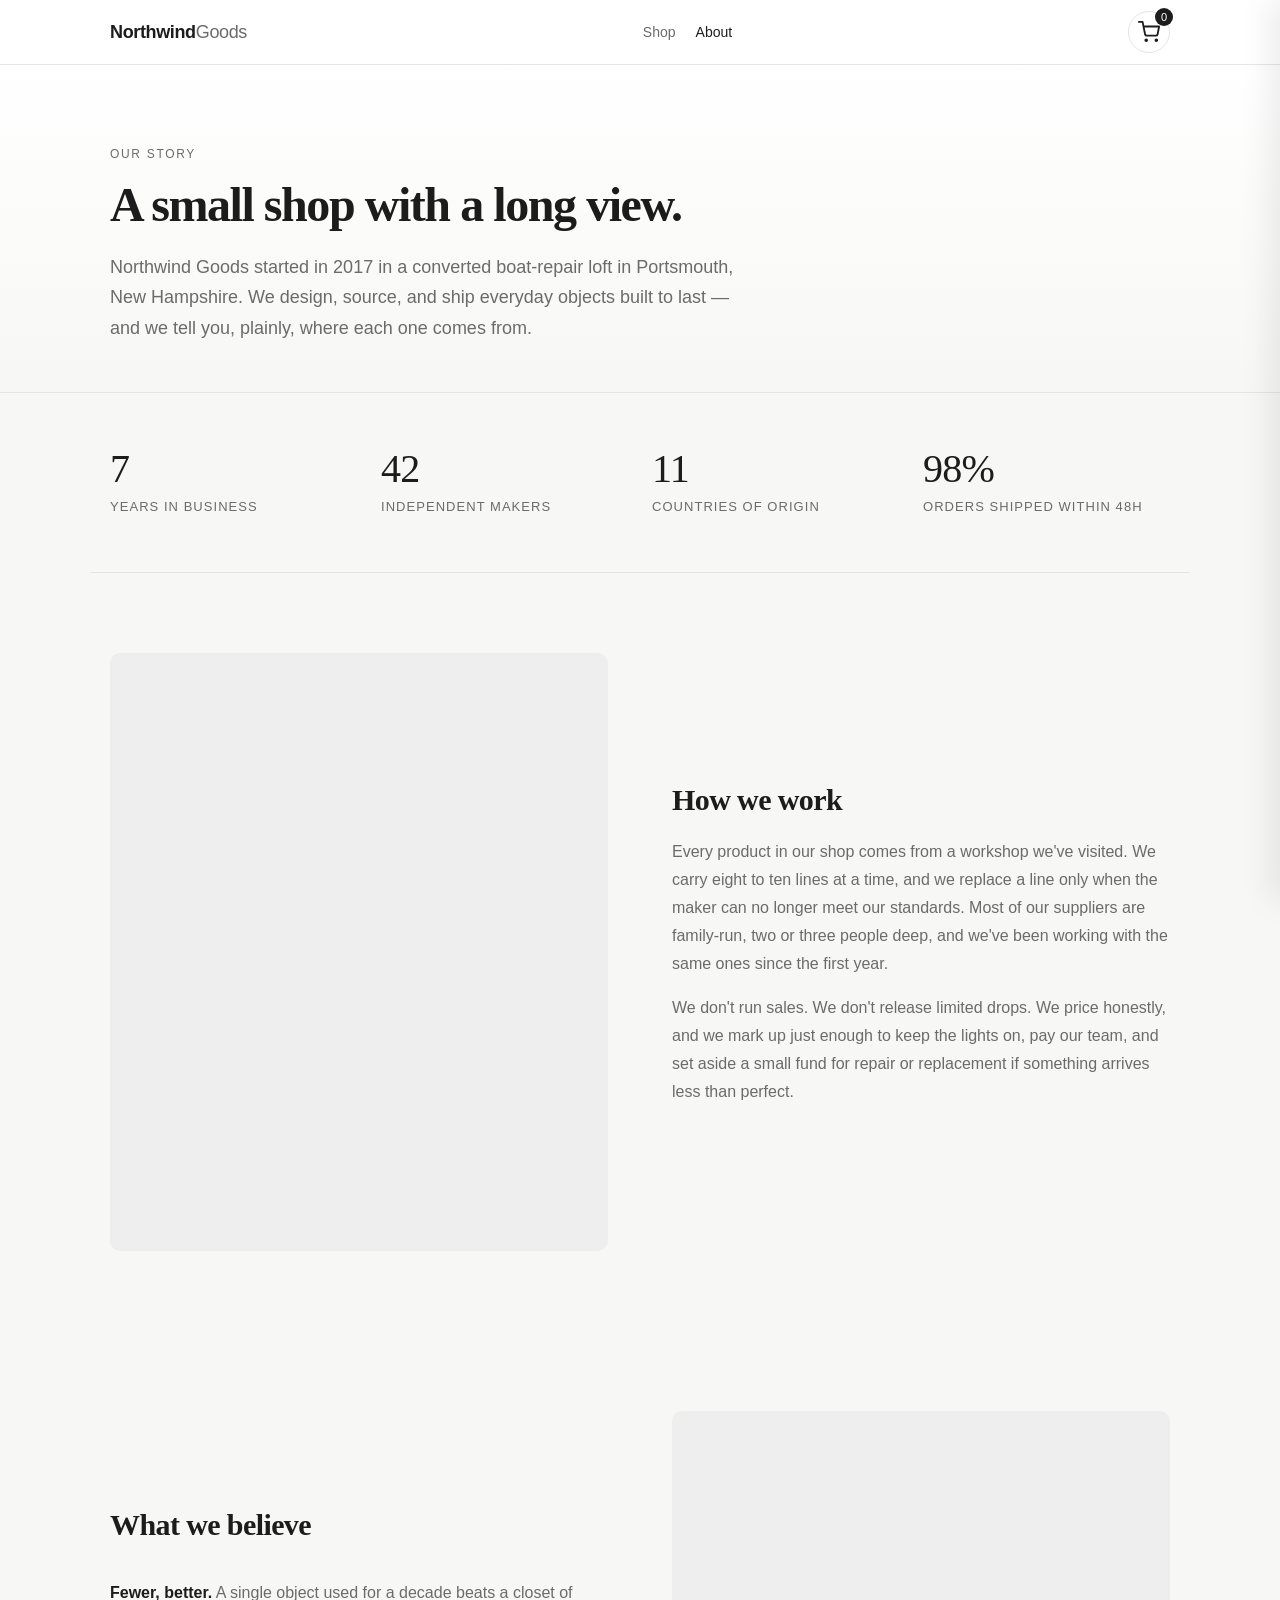
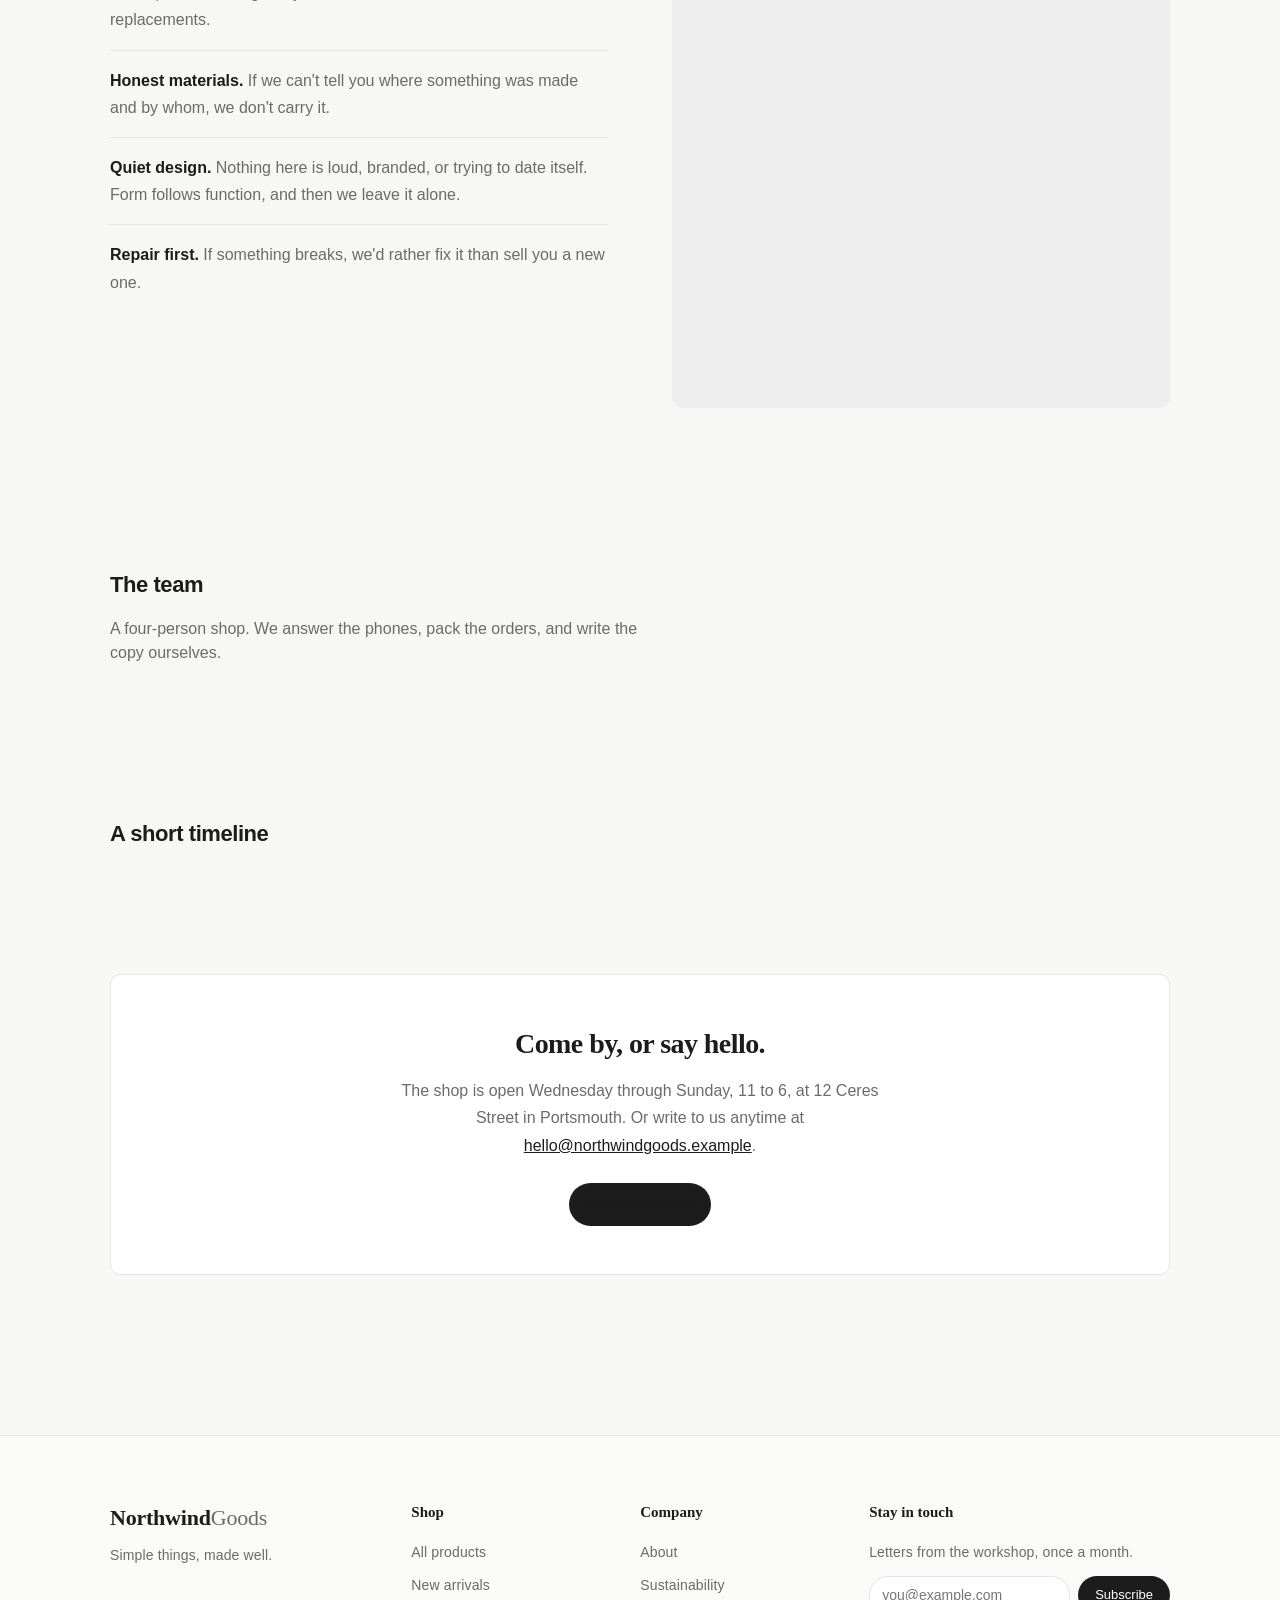
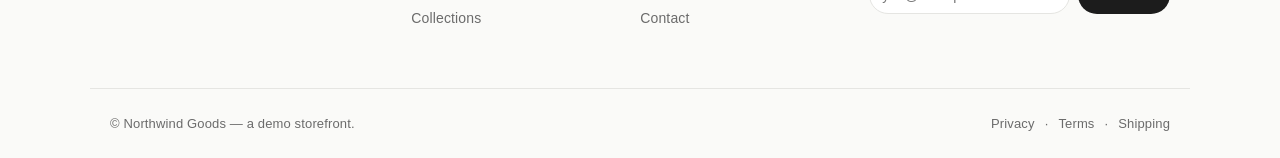
==== about.html @ f73cc6e4 "Add dedicated About page - New about.html: page hero, stats strip, two image/text splits   (How we w" ====
<!DOCTYPE html>
<html lang="en">
<head>
  <meta charset="UTF-8" />
  <meta name="viewport" content="width=device-width, initial-scale=1.0" />
  <title>About — Northwind Goods</title>
  <link rel="stylesheet" href="styles.css" />
</head>
<body>
  <header class="site-header">
    <div class="container header-inner">
      <a href="index.html" class="logo">Northwind<span>Goods</span></a>
      <nav class="main-nav">
        <a href="index.html#shop">Shop</a>
        <a href="about.html" class="is-active">About</a>
      </nav>
      <button class="cart-button" id="cartButton" aria-label="Open cart">
        <svg viewBox="0 0 24 24" width="22" height="22" fill="none" stroke="currentColor" stroke-width="2" stroke-linecap="round" stroke-linejoin="round">
          <circle cx="9" cy="21" r="1"></circle>
          <circle cx="20" cy="21" r="1"></circle>
          <path d="M1 1h4l2.7 13.4a2 2 0 0 0 2 1.6h9.7a2 2 0 0 0 2-1.6L23 6H6"></path>
        </svg>
        <span class="cart-count" id="cartCount">0</span>
      </button>
    </div>
  </header>

  <main class="about-page">
    <!-- Page hero -->
    <section class="page-hero">
      <div class="container">
        <p class="page-hero__eyebrow">Our story</p>
        <h1 class="page-hero__title">A small shop with a long view.</h1>
        <p class="page-hero__lede">
          Northwind Goods started in 2017 in a converted boat-repair loft in
          Portsmouth, New Hampshire. We design, source, and ship everyday
          objects built to last &mdash; and we tell you, plainly, where each
          one comes from.
        </p>
      </div>
    </section>

    <!-- Stats strip -->
    <section class="container about-stats">
      <div class="about-stats__item">
        <div class="about-stats__value">7</div>
        <div class="about-stats__label">Years in business</div>
      </div>
      <div class="about-stats__item">
        <div class="about-stats__value">42</div>
        <div class="about-stats__label">Independent makers</div>
      </div>
      <div class="about-stats__item">
        <div class="about-stats__value">11</div>
        <div class="about-stats__label">Countries of origin</div>
      </div>
      <div class="about-stats__item">
        <div class="about-stats__value">98%</div>
        <div class="about-stats__label">Orders shipped within 48h</div>
      </div>
    </section>

    <!-- Story / split -->
    <section class="container about-split">
      <div class="about-split__image" style="background-image:url('https://images.unsplash.com/photo-1452860606245-08befc0ff44b?w=1000&h=1200&fit=crop');"></div>
      <div class="about-split__text">
        <h2>How we work</h2>
        <p>
          Every product in our shop comes from a workshop we've visited. We
          carry eight to ten lines at a time, and we replace a line only when
          the maker can no longer meet our standards. Most of our suppliers
          are family-run, two or three people deep, and we've been working
          with the same ones since the first year.
        </p>
        <p>
          We don't run sales. We don't release limited drops. We price
          honestly, and we mark up just enough to keep the lights on, pay our
          team, and set aside a small fund for repair or replacement if
          something arrives less than perfect.
        </p>
      </div>
    </section>

    <section class="container about-split about-split--reverse">
      <div class="about-split__image" style="background-image:url('https://images.unsplash.com/photo-1519710164239-da123dc03ef4?w=1000&h=1200&fit=crop');"></div>
      <div class="about-split__text">
        <h2>What we believe</h2>
        <ul class="about-beliefs">
          <li>
            <strong>Fewer, better.</strong> A single object used for a decade
            beats a closet of replacements.
          </li>
          <li>
            <strong>Honest materials.</strong> If we can't tell you where
            something was made and by whom, we don't carry it.
          </li>
          <li>
            <strong>Quiet design.</strong> Nothing here is loud, branded, or
            trying to date itself. Form follows function, and then we leave
            it alone.
          </li>
          <li>
            <strong>Repair first.</strong> If something breaks, we'd rather
            fix it than sell you a new one.
          </li>
        </ul>
      </div>
    </section>

    <!-- Team -->
    <section class="container about-team-section">
      <h2 class="section-title">The team</h2>
      <p class="about-team-section__lede">
        A four-person shop. We answer the phones, pack the orders, and write
        the copy ourselves.
      </p>
      <div class="about-team" id="aboutTeam"></div>
    </section>

    <!-- Timeline -->
    <section class="container about-timeline-section">
      <h2 class="section-title">A short timeline</h2>
      <ol class="about-timeline" id="aboutTimeline"></ol>
    </section>

    <!-- CTA -->
    <section class="container about-cta">
      <div class="about-cta__card">
        <h2>Come by, or say hello.</h2>
        <p>
          The shop is open Wednesday through Sunday, 11 to 6, at
          12 Ceres Street in Portsmouth. Or write to us anytime at
          <a href="mailto:hello@northwindgoods.example">hello@northwindgoods.example</a>.
        </p>
        <a href="index.html#shop" class="btn btn-primary">Browse the shop</a>
      </div>
    </section>
  </main>

  <footer class="site-footer">
    <div class="container site-footer__grid">
      <div class="site-footer__col site-footer__brand">
        <div class="site-footer__logo">Northwind<span>Goods</span></div>
        <p class="site-footer__tagline">Simple things, made well.</p>
      </div>
      <div class="site-footer__col">
        <h4 class="site-footer__heading">Shop</h4>
        <ul class="site-footer__list">
          <li><a href="index.html#shop">All products</a></li>
          <li><a href="index.html#shop">New arrivals</a></li>
          <li><a href="index.html#shop">Collections</a></li>
        </ul>
      </div>
      <div class="site-footer__col">
        <h4 class="site-footer__heading">Company</h4>
        <ul class="site-footer__list">
          <li><a href="about.html">About</a></li>
          <li><a href="#">Sustainability</a></li>
          <li><a href="#">Contact</a></li>
        </ul>
      </div>
      <div class="site-footer__col">
        <h4 class="site-footer__heading">Stay in touch</h4>
        <p class="site-footer__tagline">Letters from the workshop, once a month.</p>
        <form class="site-footer__newsletter" onsubmit="event.preventDefault();">
          <label for="newsletterEmail" class="visually-hidden">Email address</label>
          <input id="newsletterEmail" type="email" placeholder="you@example.com" required />
          <button type="submit" class="btn btn-primary">Subscribe</button>
        </form>
      </div>
    </div>
    <div class="container site-footer__bottom">
      <p>&copy; <span id="footerYear"></span> Northwind Goods &mdash; a demo storefront.</p>
      <p class="site-footer__legal">
        <a href="#">Privacy</a>
        <span aria-hidden="true">&middot;</span>
        <a href="#">Terms</a>
        <span aria-hidden="true">&middot;</span>
        <a href="#">Shipping</a>
      </p>
    </div>
  </footer>

  <!-- Cart Drawer (shared with the shop) -->
  <aside class="cart-drawer" id="cartDrawer" aria-hidden="true">
    <div class="cart-drawer__header">
      <h3>Your Cart</h3>
      <button class="icon-button" id="closeCart" aria-label="Close cart">&times;</button>
    </div>
    <div class="cart-drawer__body" id="cartItems">
      <p class="cart-empty">Your cart is empty.</p>
    </div>
    <div class="cart-drawer__footer">
      <div class="cart-total">
        <span>Total</span>
        <strong id="cartTotal">$0.00</strong>
      </div>
      <button class="btn btn-primary btn-block" id="checkoutButton">Checkout</button>
    </div>
  </aside>
  <div class="overlay" id="overlay"></div>

  <!-- Checkout Modal -->
  <div class="modal" id="checkoutModal" aria-hidden="true">
    <div class="modal__card">
      <button class="icon-button modal__close" id="closeCheckout" aria-label="Close">&times;</button>
      <div class="modal__body" id="checkoutBody"></div>
    </div>
  </div>

  <script src="script.js"></script>
</body>
</html>
---- styles.css ----
:root {
  --bg: #f7f7f5;
  --surface: #ffffff;
  --text: #1c1c1c;
  --muted: #6b6b6b;
  --border: #e5e5e2;
  --accent: #1c1c1c;
  --accent-hover: #333;
  --danger: #c0392b;
  --shadow: 0 10px 30px rgba(0, 0, 0, 0.08);
  --radius: 10px;
}

* { box-sizing: border-box; }

html, body {
  margin: 0;
  padding: 0;
  font-family: -apple-system, BlinkMacSystemFont, "Segoe UI", Roboto, Oxygen, Ubuntu, sans-serif;
  background: var(--bg);
  color: var(--text);
  line-height: 1.5;
}

.container {
  max-width: 1100px;
  margin: 0 auto;
  padding: 0 20px;
}

a { color: inherit; text-decoration: none; }

/* Header */
.site-header {
  background: var(--surface);
  border-bottom: 1px solid var(--border);
  position: sticky;
  top: 0;
  z-index: 10;
}
.header-inner {
  display: flex;
  align-items: center;
  justify-content: space-between;
  height: 64px;
}
.logo {
  font-weight: 700;
  font-size: 18px;
  letter-spacing: -0.02em;
}
.logo span { color: var(--muted); font-weight: 500; }
.main-nav { display: flex; gap: 20px; }
.main-nav a { color: var(--muted); font-size: 14px; }
.main-nav a:hover { color: var(--text); }

.cart-button {
  position: relative;
  background: transparent;
  border: 1px solid var(--border);
  border-radius: 999px;
  width: 42px;
  height: 42px;
  display: inline-flex;
  align-items: center;
  justify-content: center;
  cursor: pointer;
  color: var(--text);
}
.cart-button:hover { background: #f0f0ee; }
.cart-count {
  position: absolute;
  top: -4px;
  right: -4px;
  background: var(--accent);
  color: #fff;
  border-radius: 999px;
  font-size: 11px;
  min-width: 18px;
  height: 18px;
  display: inline-flex;
  align-items: center;
  justify-content: center;
  padding: 0 4px;
}

/* Hero slideshow */
.hero {
  position: relative;
  background: var(--bg);
  border-bottom: 1px solid var(--border);
  overflow: hidden;
}
.hero__viewport {
  overflow: hidden;
}
.hero__track {
  display: flex;
  transition: transform 0.5s ease;
  will-change: transform;
}
.hero__slide {
  flex: 0 0 100%;
  min-width: 100%;
  position: relative;
  min-height: 420px;
  display: flex;
  align-items: center;
  background: #2a2a2a center/cover no-repeat;
}
.hero__slide::before {
  content: "";
  position: absolute;
  inset: 0;
  background: linear-gradient(90deg, rgba(0,0,0,0.55) 0%, rgba(0,0,0,0.25) 60%, rgba(0,0,0,0.1) 100%);
}
.hero__content {
  position: relative;
  z-index: 1;
  padding: 80px 20px;
  color: #fff;
}
.hero__content h1 {
  font-size: 44px;
  letter-spacing: -0.03em;
  margin: 0 0 12px;
  color: #fff;
  max-width: 640px;
}
.hero__content p {
  font-size: 18px;
  color: rgba(255,255,255,0.85);
  margin: 0 0 24px;
  max-width: 560px;
}
.hero__arrow {
  position: absolute;
  top: 50%;
  transform: translateY(-50%);
  background: rgba(255,255,255,0.85);
  border: 0;
  width: 44px;
  height: 44px;
  border-radius: 999px;
  font-size: 28px;
  line-height: 1;
  cursor: pointer;
  z-index: 2;
  color: var(--text);
  display: flex;
  align-items: center;
  justify-content: center;
  transition: background 0.15s;
}
.hero__arrow:hover { background: #fff; }
.hero__arrow--prev { left: 16px; }
.hero__arrow--next { right: 16px; }
.hero__dots {
  position: absolute;
  bottom: 18px;
  left: 50%;
  transform: translateX(-50%);
  display: flex;
  gap: 8px;
  z-index: 2;
}
.hero__dot {
  width: 9px;
  height: 9px;
  border-radius: 999px;
  background: rgba(255,255,255,0.5);
  border: 0;
  padding: 0;
  cursor: pointer;
  transition: background 0.15s, transform 0.15s;
}
.hero__dot:hover { background: rgba(255,255,255,0.8); }
.hero__dot.is-active {
  background: #fff;
  transform: scale(1.25);
}

/* Buttons */
.btn {
  display: inline-block;
  border: 1px solid transparent;
  border-radius: 999px;
  padding: 10px 18px;
  font-size: 14px;
  font-weight: 500;
  cursor: pointer;
  transition: background 0.15s, color 0.15s, border-color 0.15s;
}
.btn-primary {
  background: var(--accent);
  color: #fff;
}
.btn-primary:hover { background: var(--accent-hover); }
.btn-block { display: block; width: 100%; }
.btn-outline {
  background: transparent;
  color: var(--text);
  border-color: var(--border);
}
.btn-outline:hover { background: #f0f0ee; }

/* Products */
.products-section { padding: 60px 0; }
.section-title {
  font-size: 22px;
  letter-spacing: -0.02em;
  margin: 0 0 24px;
}
.product-grid {
  display: grid;
  grid-template-columns: repeat(auto-fill, minmax(240px, 1fr));
  gap: 20px;
}
.product-card {
  background: var(--surface);
  border: 1px solid var(--border);
  border-radius: var(--radius);
  overflow: hidden;
  display: flex;
  flex-direction: column;
  transition: transform 0.15s, box-shadow 0.15s;
  cursor: pointer;
}
.product-card:hover {
  transform: translateY(-2px);
  box-shadow: var(--shadow);
}
.product-card__image {
  width: 100%;
  aspect-ratio: 4 / 3;
  background: #eee center/cover no-repeat;
}
.product-card__body { padding: 14px 16px 16px; }
.product-card__title {
  margin: 0 0 4px;
  font-size: 15px;
  font-weight: 600;
}
.product-card__price {
  color: var(--muted);
  font-size: 14px;
  margin-bottom: 12px;
}
.product-card__actions { display: flex; gap: 8px; }
.product-card__actions .btn { flex: 1; padding: 8px 10px; font-size: 13px; }

/* About */
.about-section { padding: 40px 0 80px; color: var(--muted); }
.about-section code {
  background: #ececea;
  padding: 1px 6px;
  border-radius: 4px;
  font-size: 13px;
}

/* Footer */
.site-footer {
  background: #fafaf8;
  border-top: 1px solid var(--border);
  color: var(--muted);
  font-size: 14px;
  line-height: 1.65;
  letter-spacing: 0.01em;
  margin-top: 80px;
  padding: 64px 0 24px;
}
.site-footer__grid {
  display: grid;
  grid-template-columns: 1.4fr 1fr 1fr 1.4fr;
  gap: 48px;
  padding-bottom: 48px;
  border-bottom: 1px solid var(--border);
}
.site-footer__col h4,
.site-footer__heading {
  font-family: Georgia, "Times New Roman", serif;
  font-size: 15px;
  font-weight: 600;
  color: var(--text);
  margin: 0 0 16px;
  letter-spacing: 0;
}
.site-footer__logo {
  font-family: Georgia, "Times New Roman", serif;
  font-size: 22px;
  font-weight: 700;
  letter-spacing: -0.01em;
  color: var(--text);
  margin-bottom: 8px;
}
.site-footer__logo span {
  color: var(--muted);
  font-weight: 500;
}
.site-footer__tagline {
  margin: 0;
  max-width: 280px;
}
.site-footer__list {
  list-style: none;
  margin: 0;
  padding: 0;
}
.site-footer__list li { margin-bottom: 10px; }
.site-footer__list a {
  color: var(--muted);
  transition: color 0.15s;
}
.site-footer__list a:hover { color: var(--text); }
.site-footer__newsletter {
  display: flex;
  gap: 8px;
  margin-top: 12px;
}
.site-footer__newsletter input {
  flex: 1;
  min-width: 0;
  padding: 10px 12px;
  border: 1px solid var(--border);
  border-radius: 999px;
  font-size: 14px;
  font-family: inherit;
  background: #fff;
  color: var(--text);
}
.site-footer__newsletter input:focus {
  outline: 2px solid var(--accent);
  outline-offset: 0;
}
.site-footer__newsletter .btn {
  padding: 10px 16px;
  font-size: 13px;
}
.site-footer__bottom {
  display: flex;
  justify-content: space-between;
  align-items: center;
  flex-wrap: wrap;
  gap: 12px;
  padding-top: 24px;
  font-size: 13px;
  color: var(--muted);
}
.site-footer__bottom p { margin: 0; }
.site-footer__legal { display: inline-flex; gap: 10px; align-items: center; }
.site-footer__legal a { color: var(--muted); }
.site-footer__legal a:hover { color: var(--text); }
.visually-hidden {
  position: absolute;
  width: 1px;
  height: 1px;
  margin: -1px;
  padding: 0;
  overflow: hidden;
  clip: rect(0,0,0,0);
  border: 0;
}
@media (max-width: 800px) {
  .site-footer__grid {
    grid-template-columns: 1fr 1fr;
    gap: 32px;
  }
}
@media (max-width: 500px) {
  .site-footer { padding: 48px 0 20px; }
  .site-footer__grid {
    grid-template-columns: 1fr;
    gap: 28px;
  }
  .site-footer__bottom { flex-direction: column; align-items: flex-start; }
}

/* Cart Drawer */
.cart-drawer {
  position: fixed;
  top: 0;
  right: 0;
  height: 100vh;
  width: 380px;
  max-width: 100vw;
  background: var(--surface);
  border-left: 1px solid var(--border);
  box-shadow: -10px 0 30px rgba(0, 0, 0, 0.08);
  transform: translateX(100%);
  transition: transform 0.25s ease;
  z-index: 20;
  display: flex;
  flex-direction: column;
}
.cart-drawer.is-open { transform: translateX(0); }
.cart-drawer__header {
  display: flex;
  align-items: center;
  justify-content: space-between;
  padding: 16px 20px;
  border-bottom: 1px solid var(--border);
}
.cart-drawer__header h3 { margin: 0; font-size: 16px; }
.cart-drawer__body { flex: 1; overflow-y: auto; padding: 16px 20px; }
.cart-drawer__footer {
  border-top: 1px solid var(--border);
  padding: 16px 20px;
}
.cart-total {
  display: flex;
  justify-content: space-between;
  margin-bottom: 12px;
  font-size: 15px;
}
.cart-empty { color: var(--muted); text-align: center; margin-top: 30px; }

.cart-item {
  display: grid;
  grid-template-columns: 64px 1fr auto;
  gap: 12px;
  padding: 12px 0;
  border-bottom: 1px solid var(--border);
}
.cart-item:last-child { border-bottom: 0; }
.cart-item__image {
  width: 64px;
  height: 64px;
  background: #eee center/cover no-repeat;
  border-radius: 6px;
}
.cart-item__title { font-size: 14px; font-weight: 600; margin: 0 0 4px; }
.cart-item__price { font-size: 13px; color: var(--muted); }
.cart-item__qty {
  display: inline-flex;
  align-items: center;
  border: 1px solid var(--border);
  border-radius: 999px;
  margin-top: 6px;
}
.cart-item__qty button {
  background: transparent;
  border: 0;
  width: 26px;
  height: 26px;
  cursor: pointer;
  font-size: 14px;
}
.cart-item__qty span { padding: 0 8px; font-size: 13px; }
.cart-item__remove {
  background: transparent;
  border: 0;
  color: var(--muted);
  cursor: pointer;
  font-size: 12px;
  align-self: start;
}
.cart-item__remove:hover { color: var(--danger); }

/* Overlay */
.overlay {
  position: fixed;
  inset: 0;
  background: rgba(0, 0, 0, 0.4);
  opacity: 0;
  pointer-events: none;
  transition: opacity 0.2s;
  z-index: 15;
}
.overlay.is-visible { opacity: 1; pointer-events: auto; }

/* Modals */
.modal {
  position: fixed;
  inset: 0;
  display: flex;
  align-items: center;
  justify-content: center;
  padding: 20px;
  z-index: 30;
  opacity: 0;
  pointer-events: none;
  transition: opacity 0.2s;
}
.modal.is-open { opacity: 1; pointer-events: auto; }
.modal__card {
  background: var(--surface);
  border-radius: var(--radius);
  max-width: 520px;
  width: 100%;
  max-height: 90vh;
  overflow-y: auto;
  position: relative;
  box-shadow: var(--shadow);
}
.modal__close {
  position: absolute;
  top: 10px;
  right: 12px;
  background: transparent;
  border: 0;
  font-size: 22px;
  cursor: pointer;
  color: var(--muted);
}
.modal__body { padding: 28px 24px 24px; }
.icon-button {
  background: transparent;
  border: 0;
  cursor: pointer;
  font-size: 22px;
  color: var(--muted);
  line-height: 1;
}

/* Product modal */
.product-detail__image {
  width: 100%;
  aspect-ratio: 4 / 3;
  background: #eee center/cover no-repeat;
  border-radius: 8px;
  margin-bottom: 16px;
}
.product-detail__price {
  font-size: 18px;
  margin: 4px 0 12px;
}
.product-detail__desc { color: var(--muted); margin-bottom: 16px; }

/* Checkout */
.checkout h3 { margin-top: 0; }
.checkout-summary {
  border: 1px solid var(--border);
  border-radius: 8px;
  padding: 12px 14px;
  margin-bottom: 16px;
  font-size: 14px;
  color: var(--muted);
}
.checkout-summary strong { color: var(--text); }
.checkout label {
  display: block;
  font-size: 13px;
  margin: 12px 0 4px;
  color: var(--muted);
}
.checkout input {
  width: 100%;
  padding: 10px 12px;
  border: 1px solid var(--border);
  border-radius: 6px;
  font-size: 14px;
  font-family: inherit;
}
.checkout input:focus { outline: 2px solid var(--accent); outline-offset: 0; }
.checkout__row { display: grid; grid-template-columns: 1fr 1fr; gap: 10px; }
.checkout__success {
  text-align: center;
  padding: 20px 0;
}
.checkout__success svg { color: #2ecc71; margin-bottom: 8px; }

@media (max-width: 600px) {
  .hero__content { padding: 50px 20px; }
  .hero__content h1 { font-size: 32px; }
  .hero__slide { min-height: 340px; }
  .hero__arrow { width: 36px; height: 36px; font-size: 22px; }
  .checkout__row { grid-template-columns: 1fr; }
}

/* Active nav link */
.main-nav a.is-active { color: var(--text); font-weight: 500; }

/* About preview on the home page */
.about-preview {
  display: grid;
  grid-template-columns: 1.1fr 1fr;
  gap: 48px;
  align-items: center;
  padding: 60px 20px 80px;
}
.about-preview__eyebrow {
  text-transform: uppercase;
  letter-spacing: 0.12em;
  font-size: 12px;
  color: var(--muted);
  margin: 0 0 12px;
}
.about-preview__title {
  font-family: Georgia, "Times New Roman", serif;
  font-size: 32px;
  letter-spacing: -0.02em;
  margin: 0 0 16px;
  line-height: 1.2;
}
.about-preview__lede {
  color: var(--muted);
  font-size: 16px;
  line-height: 1.7;
  margin: 0 0 24px;
  max-width: 480px;
}
.about-preview__image {
  width: 100%;
  aspect-ratio: 4 / 5;
  background: #eee center/cover no-repeat;
  border-radius: var(--radius);
}
@media (max-width: 800px) {
  .about-preview {
    grid-template-columns: 1fr;
    gap: 32px;
    padding: 40px 20px 60px;
  }
  .about-preview__title { font-size: 26px; }
}

/* About page */
.about-page { background: var(--bg); }
.page-hero {
  padding: 80px 0 48px;
  border-bottom: 1px solid var(--border);
  background: linear-gradient(180deg, #fff 0%, var(--bg) 100%);
}
.page-hero__eyebrow {
  text-transform: uppercase;
  letter-spacing: 0.14em;
  font-size: 12px;
  color: var(--muted);
  margin: 0 0 16px;
}
.page-hero__title {
  font-family: Georgia, "Times New Roman", serif;
  font-size: 48px;
  letter-spacing: -0.03em;
  margin: 0 0 20px;
  max-width: 720px;
  line-height: 1.1;
}
.page-hero__lede {
  font-size: 18px;
  line-height: 1.7;
  color: var(--muted);
  max-width: 640px;
  margin: 0;
}

.about-stats {
  display: grid;
  grid-template-columns: repeat(4, 1fr);
  gap: 24px;
  padding: 56px 20px;
  border-bottom: 1px solid var(--border);
}
.about-stats__item { text-align: left; }
.about-stats__value {
  font-family: Georgia, "Times New Roman", serif;
  font-size: 40px;
  letter-spacing: -0.02em;
  line-height: 1;
  color: var(--text);
  margin-bottom: 8px;
}
.about-stats__label {
  font-size: 13px;
  color: var(--muted);
  text-transform: uppercase;
  letter-spacing: 0.08em;
}

.about-split {
  display: grid;
  grid-template-columns: 1fr 1fr;
  gap: 64px;
  align-items: center;
  padding: 80px 20px;
}
.about-split--reverse .about-split__image { order: 2; }
.about-split--reverse .about-split__text { order: 1; }
.about-split__image {
  width: 100%;
  aspect-ratio: 5 / 6;
  background: #eee center/cover no-repeat;
  border-radius: var(--radius);
}
.about-split__text h2 {
  font-family: Georgia, "Times New Roman", serif;
  font-size: 30px;
  letter-spacing: -0.02em;
  margin: 0 0 20px;
  line-height: 1.2;
}
.about-split__text p {
  color: var(--muted);
  font-size: 16px;
  line-height: 1.75;
  margin: 0 0 16px;
}
.about-beliefs {
  list-style: none;
  margin: 0;
  padding: 0;
}
.about-beliefs li {
  padding: 16px 0;
  border-bottom: 1px solid var(--border);
  color: var(--muted);
  font-size: 16px;
  line-height: 1.7;
}
.about-beliefs li:last-child { border-bottom: 0; }
.about-beliefs strong { color: var(--text); font-weight: 600; }

.about-team-section { padding: 80px 20px; }
.about-team-section__lede {
  color: var(--muted);
  font-size: 16px;
  max-width: 560px;
  margin: -8px 0 32px;
}
.about-team {
  display: grid;
  grid-template-columns: repeat(4, 1fr);
  gap: 24px;
}
.about-team__card {
  background: var(--surface);
  border: 1px solid var(--border);
  border-radius: var(--radius);
  overflow: hidden;
}
.about-team__photo {
  width: 100%;
  aspect-ratio: 1 / 1;
  background: #eee center/cover no-repeat;
}
.about-team__info { padding: 16px 18px 20px; }
.about-team__name {
  font-family: Georgia, "Times New Roman", serif;
  font-size: 18px;
  margin: 0 0 2px;
}
.about-team__role {
  font-size: 13px;
  color: var(--muted);
  margin: 0 0 10px;
  text-transform: uppercase;
  letter-spacing: 0.08em;
}
.about-team__bio { font-size: 14px; color: var(--muted); line-height: 1.6; margin: 0; }

.about-timeline-section { padding: 40px 20px 80px; }
.about-timeline {
  list-style: none;
  margin: 0;
  padding: 0;
  border-left: 2px solid var(--border);
}
.about-timeline li {
  position: relative;
  padding: 8px 0 24px 28px;
}
.about-timeline li::before {
  content: "";
  position: absolute;
  left: -7px;
  top: 14px;
  width: 12px;
  height: 12px;
  border-radius: 999px;
  background: var(--accent);
}
.about-timeline__year {
  font-family: Georgia, "Times New Roman", serif;
  font-size: 18px;
  color: var(--text);
  margin: 0 0 4px;
}
.about-timeline__text {
  font-size: 15px;
  color: var(--muted);
  line-height: 1.7;
  max-width: 640px;
  margin: 0;
}

.about-cta { padding: 20px 20px 80px; }
.about-cta__card {
  background: var(--surface);
  border: 1px solid var(--border);
  border-radius: var(--radius);
  padding: 48px;
  text-align: center;
}
.about-cta__card h2 {
  font-family: Georgia, "Times New Roman", serif;
  font-size: 28px;
  letter-spacing: -0.02em;
  margin: 0 0 12px;
}
.about-cta__card p {
  color: var(--muted);
  font-size: 16px;
  line-height: 1.7;
  max-width: 520px;
  margin: 0 auto 24px;
}
.about-cta__card a { color: var(--text); text-decoration: underline; }

@media (max-width: 800px) {
  .page-hero { padding: 60px 0 36px; }
  .page-hero__title { font-size: 34px; }
  .page-hero__lede { font-size: 16px; }
  .about-stats { grid-template-columns: repeat(2, 1fr); gap: 28px; padding: 40px 20px; }
  .about-stats__value { font-size: 32px; }
  .about-split { grid-template-columns: 1fr; gap: 32px; padding: 56px 20px; }
  .about-split--reverse .about-split__image { order: 0; }
  .about-split--reverse .about-split__text { order: 0; }
  .about-team { grid-template-columns: repeat(2, 1fr); }
  .about-cta__card { padding: 32px 24px; }
}
@media (max-width: 500px) {
  .about-team { grid-template-columns: 1fr; }
  .about-stats { grid-template-columns: 1fr 1fr; }
}
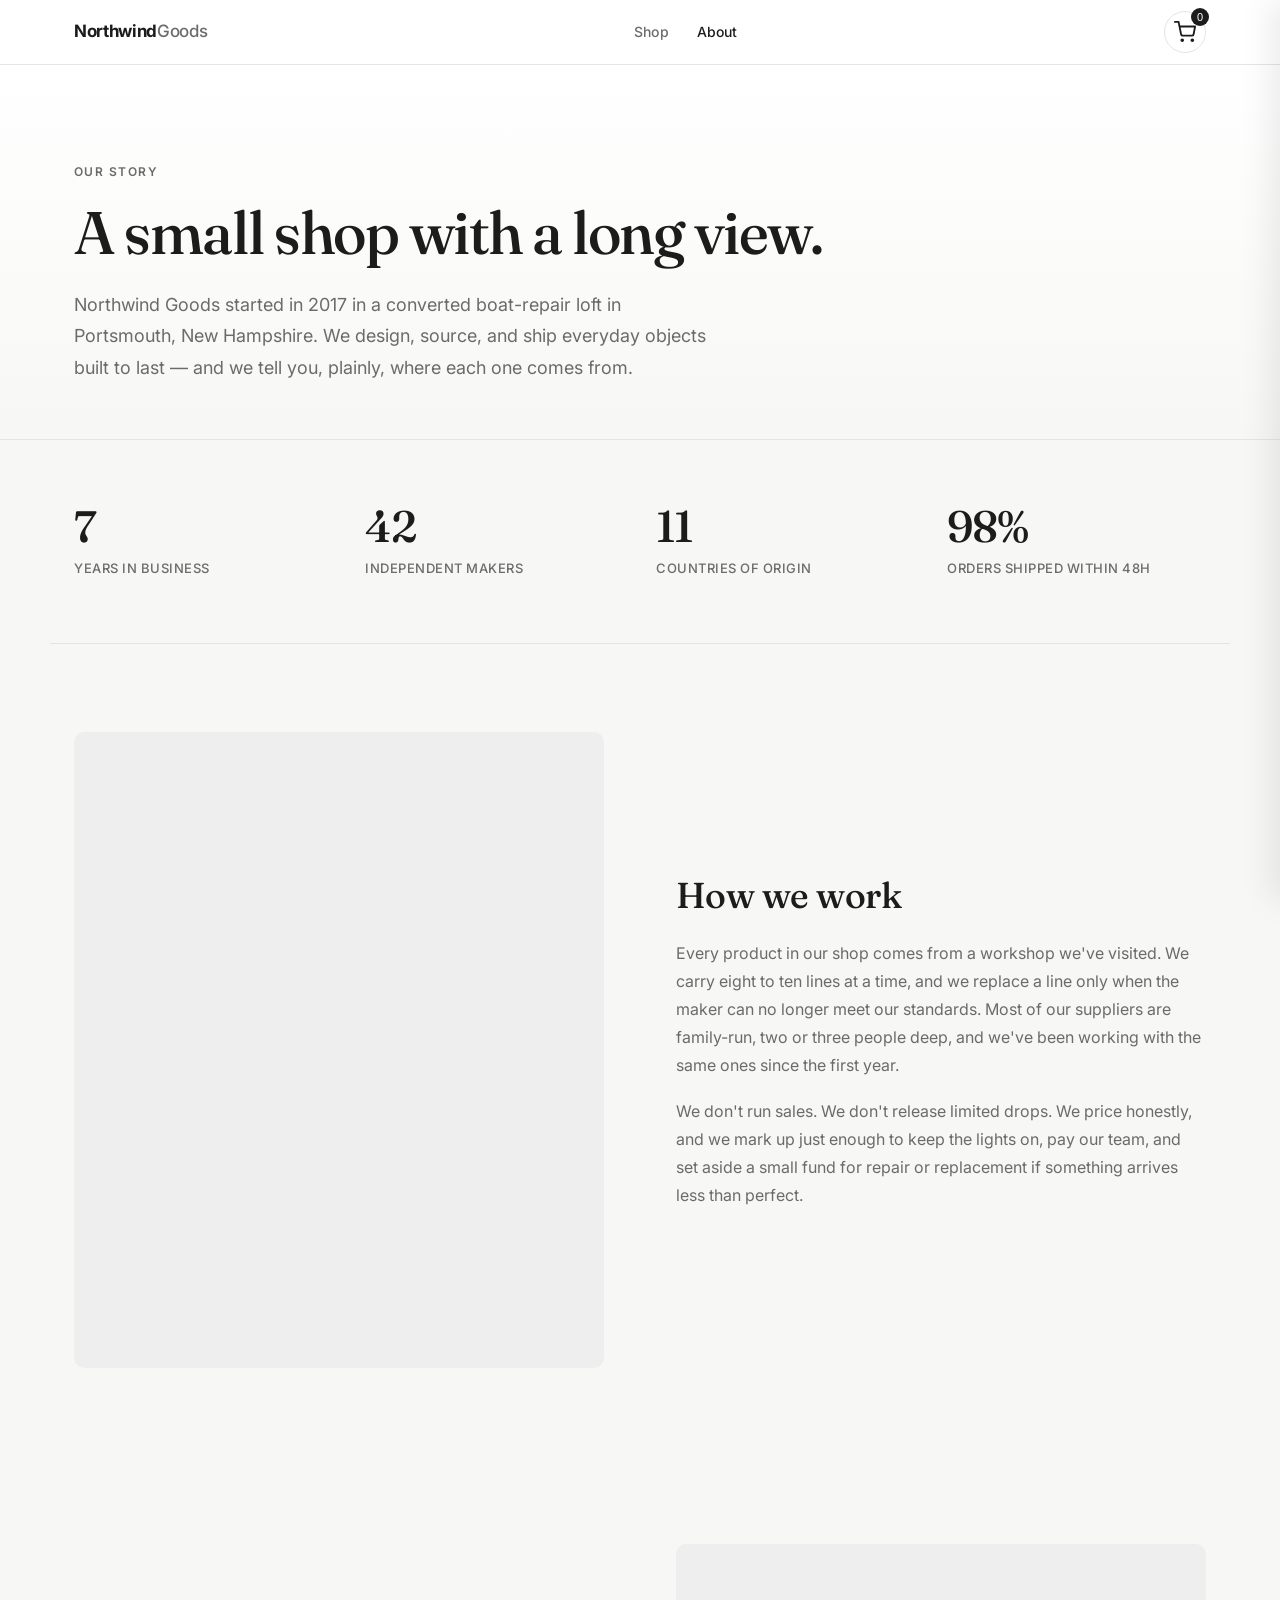
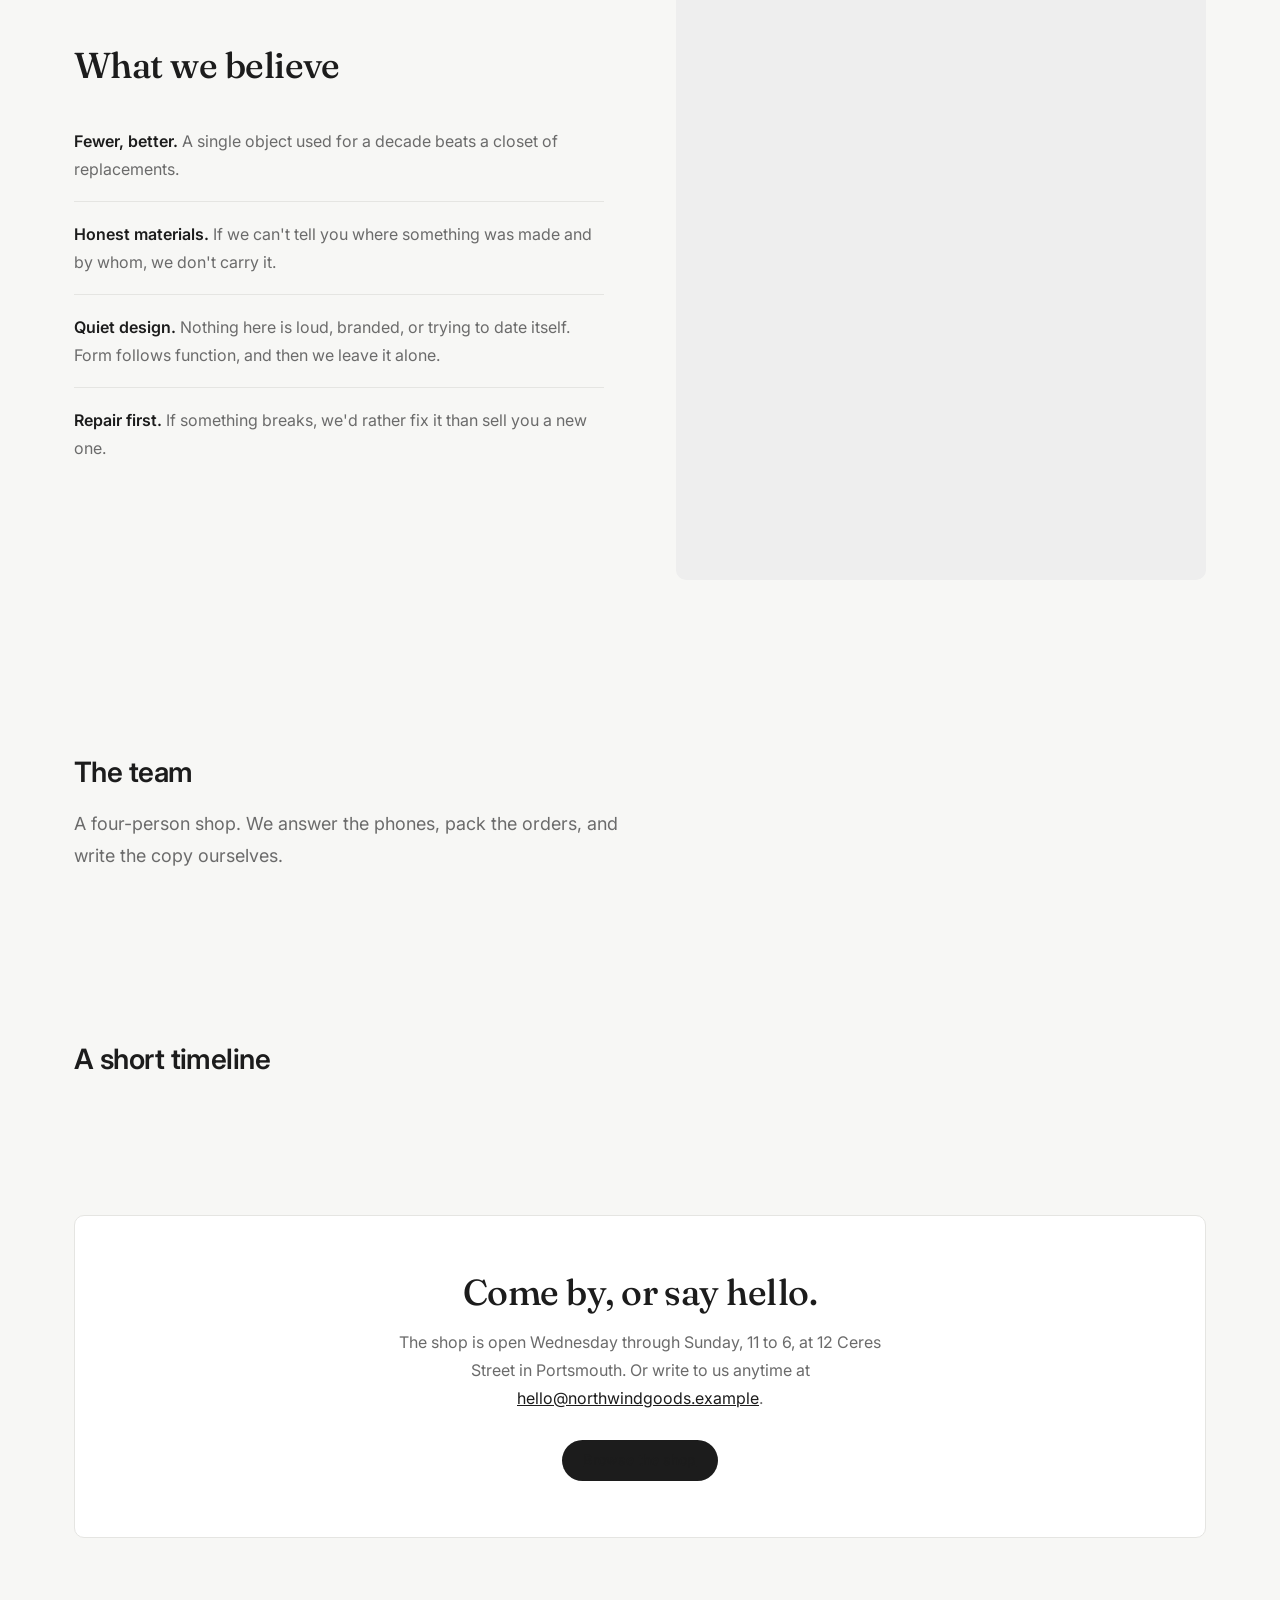
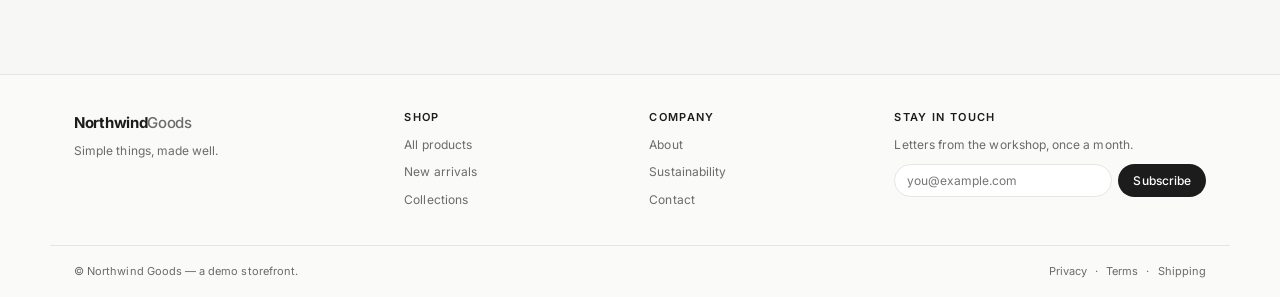
==== commit 0c645eb6: "Refine typography and tighten footer Typography: - Load Inter (sans) and Fraunces (serif) from Googl" ====
--- a/about.html
+++ b/about.html
@@ -4,6 +4,9 @@
   <meta charset="UTF-8" />
   <meta name="viewport" content="width=device-width, initial-scale=1.0" />
   <title>About — Northwind Goods</title>
+  <link rel="preconnect" href="https://fonts.googleapis.com" />
+  <link rel="preconnect" href="https://fonts.gstatic.com" crossorigin />
+  <link rel="stylesheet" href="https://fonts.googleapis.com/css2?family=Inter:wght@400;500;600;700&family=Fraunces:opsz,wght@9..144,400;9..144,500;9..144,600;9..144,700&display=swap" />
   <link rel="stylesheet" href="styles.css" />
 </head>
 <body>
--- a/styles.css
+++ b/styles.css
@@ -9,26 +9,79 @@
   --danger: #c0392b;
   --shadow: 0 10px 30px rgba(0, 0, 0, 0.08);
   --radius: 10px;
+
+  /* Typography */
+  --font-sans: "Inter", -apple-system, BlinkMacSystemFont, "Segoe UI", Roboto, "Helvetica Neue", Arial, sans-serif;
+  --font-serif: "Fraunces", Georgia, "Times New Roman", serif;
+
+  /* Modular scale (1.250 — major third) */
+  --fs-xs: 12px;
+  --fs-sm: 13px;
+  --fs-base: 16px;
+  --fs-md: 18px;
+  --fs-lg: 22px;
+  --fs-xl: 28px;
+  --fs-2xl: 36px;
+  --fs-3xl: 48px;
+  --fs-4xl: 60px;
+
+  /* Line heights */
+  --lh-tight: 1.15;
+  --lh-snug: 1.3;
+  --lh-normal: 1.6;
+  --lh-relaxed: 1.75;
+
+  /* Letter spacing */
+  --ls-tight: -0.02em;
+  --ls-normal: 0;
+  --ls-wide: 0.04em;
+  --ls-wider: 0.12em;
 }
 
 * { box-sizing: border-box; }
+
+html { font-size: 16px; -webkit-font-smoothing: antialiased; -moz-osx-font-smoothing: grayscale; }
 
 html, body {
   margin: 0;
   padding: 0;
-  font-family: -apple-system, BlinkMacSystemFont, "Segoe UI", Roboto, Oxygen, Ubuntu, sans-serif;
+  font-family: var(--font-sans);
+  font-size: var(--fs-base);
+  font-weight: 400;
+  line-height: var(--lh-normal);
+  letter-spacing: var(--ls-normal);
   background: var(--bg);
   color: var(--text);
-  line-height: 1.5;
-}
+}
+
+p {
+  margin: 0 0 1em;
+  line-height: var(--lh-relaxed);
+}
+p:last-child { margin-bottom: 0; }
+
+h1, h2, h3, h4 {
+  font-family: var(--font-sans);
+  font-weight: 600;
+  line-height: var(--lh-tight);
+  letter-spacing: var(--ls-tight);
+  margin: 0 0 0.5em;
+  color: var(--text);
+}
+h1 { font-size: var(--fs-3xl); }
+h2 { font-size: var(--fs-xl); }
+h3 { font-size: var(--fs-lg); }
+h4 { font-size: var(--fs-base); text-transform: none; }
 
 .container {
-  max-width: 1100px;
+  max-width: 1180px;
   margin: 0 auto;
-  padding: 0 20px;
+  padding: 0 24px;
 }
 
 a { color: inherit; text-decoration: none; }
+
+::selection { background: var(--text); color: #fff; }
 
 /* Header */
 .site-header {
@@ -46,12 +99,19 @@
 }
 .logo {
   font-weight: 700;
-  font-size: 18px;
-  letter-spacing: -0.02em;
+  font-size: 17px;
+  letter-spacing: var(--ls-tight);
 }
 .logo span { color: var(--muted); font-weight: 500; }
-.main-nav { display: flex; gap: 20px; }
-.main-nav a { color: var(--muted); font-size: 14px; }
+.main-nav { display: flex; gap: 28px; }
+.main-nav a {
+  color: var(--muted);
+  font-size: 14px;
+  font-weight: 500;
+  letter-spacing: 0.005em;
+  padding: 4px 0;
+  transition: color 0.15s;
+}
 .main-nav a:hover { color: var(--text); }
 
 .cart-button {
@@ -121,17 +181,19 @@
   color: #fff;
 }
 .hero__content h1 {
-  font-size: 44px;
+  font-size: var(--fs-4xl);
   letter-spacing: -0.03em;
-  margin: 0 0 12px;
+  line-height: var(--lh-tight);
+  margin: 0 0 16px;
   color: #fff;
   max-width: 640px;
 }
 .hero__content p {
-  font-size: 18px;
-  color: rgba(255,255,255,0.85);
-  margin: 0 0 24px;
-  max-width: 560px;
+  font-size: var(--fs-md);
+  line-height: var(--lh-relaxed);
+  color: rgba(255,255,255,0.88);
+  margin: 0 0 28px;
+  max-width: 540px;
 }
 .hero__arrow {
   position: absolute;
@@ -185,9 +247,12 @@
   display: inline-block;
   border: 1px solid transparent;
   border-radius: 999px;
-  padding: 10px 18px;
+  padding: 11px 20px;
+  font-family: var(--font-sans);
   font-size: 14px;
   font-weight: 500;
+  letter-spacing: 0.005em;
+  line-height: 1.2;
   cursor: pointer;
   transition: background 0.15s, color 0.15s, border-color 0.15s;
 }
@@ -205,16 +270,16 @@
 .btn-outline:hover { background: #f0f0ee; }
 
 /* Products */
-.products-section { padding: 60px 0; }
+.products-section { padding: 72px 0; }
 .section-title {
-  font-size: 22px;
-  letter-spacing: -0.02em;
-  margin: 0 0 24px;
+  font-size: var(--fs-xl);
+  letter-spacing: var(--ls-tight);
+  margin: 0 0 28px;
 }
 .product-grid {
   display: grid;
   grid-template-columns: repeat(auto-fill, minmax(240px, 1fr));
-  gap: 20px;
+  gap: 24px;
 }
 .product-card {
   background: var(--surface);
@@ -235,19 +300,23 @@
   aspect-ratio: 4 / 3;
   background: #eee center/cover no-repeat;
 }
-.product-card__body { padding: 14px 16px 16px; }
+.product-card__body { padding: 16px 18px 20px; }
 .product-card__title {
-  margin: 0 0 4px;
+  margin: 0 0 6px;
   font-size: 15px;
   font-weight: 600;
+  line-height: 1.3;
+  letter-spacing: -0.005em;
 }
 .product-card__price {
   color: var(--muted);
   font-size: 14px;
-  margin-bottom: 12px;
+  font-weight: 500;
+  letter-spacing: 0;
+  margin-bottom: 14px;
 }
 .product-card__actions { display: flex; gap: 8px; }
-.product-card__actions .btn { flex: 1; padding: 8px 10px; font-size: 13px; }
+.product-card__actions .btn { flex: 1; padding: 9px 12px; font-size: 13px; }
 
 /* About */
 .about-section { padding: 40px 0 80px; color: var(--muted); }
@@ -263,35 +332,36 @@
   background: #fafaf8;
   border-top: 1px solid var(--border);
   color: var(--muted);
-  font-size: 14px;
-  line-height: 1.65;
-  letter-spacing: 0.01em;
-  margin-top: 80px;
-  padding: 64px 0 24px;
+  font-size: 12px;
+  line-height: 1.6;
+  letter-spacing: 0.005em;
+  margin-top: 48px;
+  padding: 36px 0 16px;
 }
 .site-footer__grid {
   display: grid;
   grid-template-columns: 1.4fr 1fr 1fr 1.4fr;
-  gap: 48px;
-  padding-bottom: 48px;
+  gap: 32px;
+  padding-bottom: 28px;
   border-bottom: 1px solid var(--border);
 }
 .site-footer__col h4,
 .site-footer__heading {
-  font-family: Georgia, "Times New Roman", serif;
+  font-family: var(--font-sans);
+  font-size: 11px;
+  font-weight: 600;
+  text-transform: uppercase;
+  letter-spacing: var(--ls-wider);
+  color: var(--text);
+  margin: 0 0 12px;
+}
+.site-footer__logo {
+  font-family: var(--font-sans);
   font-size: 15px;
-  font-weight: 600;
-  color: var(--text);
-  margin: 0 0 16px;
-  letter-spacing: 0;
-}
-.site-footer__logo {
-  font-family: Georgia, "Times New Roman", serif;
-  font-size: 22px;
   font-weight: 700;
-  letter-spacing: -0.01em;
-  color: var(--text);
-  margin-bottom: 8px;
+  letter-spacing: var(--ls-tight);
+  color: var(--text);
+  margin-bottom: 6px;
 }
 .site-footer__logo span {
   color: var(--muted);
@@ -299,31 +369,34 @@
 }
 .site-footer__tagline {
   margin: 0;
-  max-width: 280px;
+  max-width: 260px;
+  line-height: 1.6;
+  font-size: 12px;
 }
 .site-footer__list {
   list-style: none;
   margin: 0;
   padding: 0;
 }
-.site-footer__list li { margin-bottom: 10px; }
+.site-footer__list li { margin-bottom: 8px; }
 .site-footer__list a {
   color: var(--muted);
+  font-size: 12px;
   transition: color 0.15s;
 }
 .site-footer__list a:hover { color: var(--text); }
 .site-footer__newsletter {
   display: flex;
-  gap: 8px;
-  margin-top: 12px;
+  gap: 6px;
+  margin-top: 10px;
 }
 .site-footer__newsletter input {
   flex: 1;
   min-width: 0;
-  padding: 10px 12px;
+  padding: 8px 12px;
   border: 1px solid var(--border);
   border-radius: 999px;
-  font-size: 14px;
+  font-size: 12px;
   font-family: inherit;
   background: #fff;
   color: var(--text);
@@ -333,21 +406,22 @@
   outline-offset: 0;
 }
 .site-footer__newsletter .btn {
-  padding: 10px 16px;
-  font-size: 13px;
+  padding: 8px 14px;
+  font-size: 12px;
 }
 .site-footer__bottom {
   display: flex;
   justify-content: space-between;
   align-items: center;
   flex-wrap: wrap;
-  gap: 12px;
-  padding-top: 24px;
-  font-size: 13px;
-  color: var(--muted);
+  gap: 10px;
+  padding-top: 16px;
+  font-size: 11px;
+  color: var(--muted);
+  letter-spacing: 0.005em;
 }
 .site-footer__bottom p { margin: 0; }
-.site-footer__legal { display: inline-flex; gap: 10px; align-items: center; }
+.site-footer__legal { display: inline-flex; gap: 8px; align-items: center; }
 .site-footer__legal a { color: var(--muted); }
 .site-footer__legal a:hover { color: var(--text); }
 .visually-hidden {
@@ -363,14 +437,14 @@
 @media (max-width: 800px) {
   .site-footer__grid {
     grid-template-columns: 1fr 1fr;
-    gap: 32px;
+    gap: 24px;
   }
 }
 @media (max-width: 500px) {
-  .site-footer { padding: 48px 0 20px; }
+  .site-footer { margin-top: 36px; padding: 28px 0 14px; }
   .site-footer__grid {
     grid-template-columns: 1fr;
-    gap: 28px;
+    gap: 20px;
   }
   .site-footer__bottom { flex-direction: column; align-items: flex-start; }
 }
@@ -400,18 +474,26 @@
   padding: 16px 20px;
   border-bottom: 1px solid var(--border);
 }
-.cart-drawer__header h3 { margin: 0; font-size: 16px; }
+.cart-drawer__header h3 {
+  margin: 0;
+  font-size: 17px;
+  font-weight: 600;
+  letter-spacing: var(--ls-tight);
+}
 .cart-drawer__body { flex: 1; overflow-y: auto; padding: 16px 20px; }
 .cart-drawer__footer {
   border-top: 1px solid var(--border);
-  padding: 16px 20px;
+  padding: 18px 20px 20px;
 }
 .cart-total {
   display: flex;
   justify-content: space-between;
-  margin-bottom: 12px;
-  font-size: 15px;
-}
+  align-items: baseline;
+  margin-bottom: 14px;
+  font-size: 16px;
+  font-weight: 500;
+}
+.cart-total strong { font-size: 18px; font-weight: 600; }
 .cart-empty { color: var(--muted); text-align: center; margin-top: 30px; }
 
 .cart-item {
@@ -428,8 +510,8 @@
   background: #eee center/cover no-repeat;
   border-radius: 6px;
 }
-.cart-item__title { font-size: 14px; font-weight: 600; margin: 0 0 4px; }
-.cart-item__price { font-size: 13px; color: var(--muted); }
+.cart-item__title { font-size: 14px; font-weight: 600; margin: 0 0 4px; line-height: 1.35; }
+.cart-item__price { font-size: 13px; color: var(--muted); font-weight: 500; }
 .cart-item__qty {
   display: inline-flex;
   align-items: center;
@@ -521,18 +603,20 @@
   margin-bottom: 16px;
 }
 .product-detail__price {
-  font-size: 18px;
-  margin: 4px 0 12px;
-}
-.product-detail__desc { color: var(--muted); margin-bottom: 16px; }
+  font-size: 20px;
+  font-weight: 500;
+  margin: 6px 0 14px;
+  letter-spacing: var(--ls-tight);
+}
+.product-detail__desc { color: var(--muted); margin-bottom: 20px; line-height: var(--lh-relaxed); }
 
 /* Checkout */
-.checkout h3 { margin-top: 0; }
+.checkout h3 { margin-top: 0; font-size: 22px; }
 .checkout-summary {
   border: 1px solid var(--border);
   border-radius: 8px;
-  padding: 12px 14px;
-  margin-bottom: 16px;
+  padding: 14px 16px;
+  margin-bottom: 20px;
   font-size: 14px;
   color: var(--muted);
 }
@@ -540,16 +624,19 @@
 .checkout label {
   display: block;
   font-size: 13px;
-  margin: 12px 0 4px;
-  color: var(--muted);
+  font-weight: 500;
+  margin: 14px 0 6px;
+  color: var(--muted);
+  letter-spacing: 0.005em;
 }
 .checkout input {
   width: 100%;
-  padding: 10px 12px;
+  padding: 11px 14px;
   border: 1px solid var(--border);
   border-radius: 6px;
-  font-size: 14px;
+  font-size: 15px;
   font-family: inherit;
+  color: var(--text);
 }
 .checkout input:focus { outline: 2px solid var(--accent); outline-offset: 0; }
 .checkout__row { display: grid; grid-template-columns: 1fr 1fr; gap: 10px; }
@@ -560,10 +647,13 @@
 .checkout__success svg { color: #2ecc71; margin-bottom: 8px; }
 
 @media (max-width: 600px) {
-  .hero__content { padding: 50px 20px; }
-  .hero__content h1 { font-size: 32px; }
-  .hero__slide { min-height: 340px; }
+  h1 { font-size: var(--fs-xl); }
+  .hero__content { padding: 56px 24px; }
+  .hero__content h1 { font-size: var(--fs-2xl); }
+  .hero__content p { font-size: var(--fs-base); }
+  .hero__slide { min-height: 360px; }
   .hero__arrow { width: 36px; height: 36px; font-size: 22px; }
+  .product-card__actions .btn { padding: 9px 8px; font-size: 12px; }
   .checkout__row { grid-template-columns: 1fr; }
 }
 
@@ -580,23 +670,25 @@
 }
 .about-preview__eyebrow {
   text-transform: uppercase;
-  letter-spacing: 0.12em;
-  font-size: 12px;
-  color: var(--muted);
-  margin: 0 0 12px;
+  letter-spacing: var(--ls-wider);
+  font-size: var(--fs-xs);
+  font-weight: 600;
+  color: var(--muted);
+  margin: 0 0 14px;
 }
 .about-preview__title {
-  font-family: Georgia, "Times New Roman", serif;
-  font-size: 32px;
-  letter-spacing: -0.02em;
-  margin: 0 0 16px;
+  font-family: var(--font-serif);
+  font-weight: 500;
+  font-size: var(--fs-2xl);
+  letter-spacing: -0.015em;
+  margin: 0 0 18px;
   line-height: 1.2;
 }
 .about-preview__lede {
   color: var(--muted);
-  font-size: 16px;
-  line-height: 1.7;
-  margin: 0 0 24px;
+  font-size: var(--fs-md);
+  line-height: var(--lh-relaxed);
+  margin: 0 0 28px;
   max-width: 480px;
 }
 .about-preview__image {
@@ -609,36 +701,38 @@
   .about-preview {
     grid-template-columns: 1fr;
     gap: 32px;
-    padding: 40px 20px 60px;
+    padding: 48px 24px 64px;
   }
-  .about-preview__title { font-size: 26px; }
+  .about-preview__title { font-size: var(--fs-xl); }
 }
 
 /* About page */
 .about-page { background: var(--bg); }
 .page-hero {
-  padding: 80px 0 48px;
+  padding: 96px 0 56px;
   border-bottom: 1px solid var(--border);
   background: linear-gradient(180deg, #fff 0%, var(--bg) 100%);
 }
 .page-hero__eyebrow {
   text-transform: uppercase;
-  letter-spacing: 0.14em;
-  font-size: 12px;
-  color: var(--muted);
-  margin: 0 0 16px;
+  letter-spacing: var(--ls-wider);
+  font-size: var(--fs-xs);
+  font-weight: 600;
+  color: var(--muted);
+  margin: 0 0 18px;
 }
 .page-hero__title {
-  font-family: Georgia, "Times New Roman", serif;
-  font-size: 48px;
-  letter-spacing: -0.03em;
-  margin: 0 0 20px;
-  max-width: 720px;
-  line-height: 1.1;
+  font-family: var(--font-serif);
+  font-weight: 500;
+  font-size: var(--fs-4xl);
+  letter-spacing: -0.025em;
+  margin: 0 0 24px;
+  max-width: 760px;
+  line-height: 1.08;
 }
 .page-hero__lede {
-  font-size: 18px;
-  line-height: 1.7;
+  font-size: var(--fs-md);
+  line-height: var(--lh-relaxed);
   color: var(--muted);
   max-width: 640px;
   margin: 0;
@@ -647,32 +741,34 @@
 .about-stats {
   display: grid;
   grid-template-columns: repeat(4, 1fr);
-  gap: 24px;
-  padding: 56px 20px;
+  gap: 32px;
+  padding: 64px 24px;
   border-bottom: 1px solid var(--border);
 }
 .about-stats__item { text-align: left; }
 .about-stats__value {
-  font-family: Georgia, "Times New Roman", serif;
-  font-size: 40px;
+  font-family: var(--font-serif);
+  font-weight: 500;
+  font-size: 44px;
   letter-spacing: -0.02em;
   line-height: 1;
   color: var(--text);
-  margin-bottom: 8px;
+  margin-bottom: 10px;
 }
 .about-stats__label {
-  font-size: 13px;
+  font-size: var(--fs-sm);
   color: var(--muted);
   text-transform: uppercase;
-  letter-spacing: 0.08em;
+  letter-spacing: var(--ls-wide);
+  font-weight: 500;
 }
 
 .about-split {
   display: grid;
   grid-template-columns: 1fr 1fr;
-  gap: 64px;
-  align-items: center;
-  padding: 80px 20px;
+  gap: 72px;
+  align-items: center;
+  padding: 88px 24px;
 }
 .about-split--reverse .about-split__image { order: 2; }
 .about-split--reverse .about-split__text { order: 1; }
@@ -683,17 +779,18 @@
   border-radius: var(--radius);
 }
 .about-split__text h2 {
-  font-family: Georgia, "Times New Roman", serif;
-  font-size: 30px;
-  letter-spacing: -0.02em;
-  margin: 0 0 20px;
+  font-family: var(--font-serif);
+  font-weight: 500;
+  font-size: var(--fs-2xl);
+  letter-spacing: -0.015em;
+  margin: 0 0 22px;
   line-height: 1.2;
 }
 .about-split__text p {
   color: var(--muted);
-  font-size: 16px;
-  line-height: 1.75;
-  margin: 0 0 16px;
+  font-size: var(--fs-base);
+  line-height: var(--lh-relaxed);
+  margin: 0 0 18px;
 }
 .about-beliefs {
   list-style: none;
@@ -701,21 +798,22 @@
   padding: 0;
 }
 .about-beliefs li {
-  padding: 16px 0;
+  padding: 18px 0;
   border-bottom: 1px solid var(--border);
   color: var(--muted);
-  font-size: 16px;
-  line-height: 1.7;
+  font-size: var(--fs-base);
+  line-height: var(--lh-relaxed);
 }
 .about-beliefs li:last-child { border-bottom: 0; }
 .about-beliefs strong { color: var(--text); font-weight: 600; }
 
-.about-team-section { padding: 80px 20px; }
+.about-team-section { padding: 88px 24px; }
 .about-team-section__lede {
   color: var(--muted);
-  font-size: 16px;
+  font-size: var(--fs-md);
+  line-height: var(--lh-relaxed);
   max-width: 560px;
-  margin: -8px 0 32px;
+  margin: -8px 0 36px;
 }
 .about-team {
   display: grid;
@@ -733,22 +831,25 @@
   aspect-ratio: 1 / 1;
   background: #eee center/cover no-repeat;
 }
-.about-team__info { padding: 16px 18px 20px; }
+.about-team__info { padding: 18px 20px 22px; }
 .about-team__name {
-  font-family: Georgia, "Times New Roman", serif;
-  font-size: 18px;
-  margin: 0 0 2px;
+  font-family: var(--font-serif);
+  font-weight: 500;
+  font-size: var(--fs-lg);
+  letter-spacing: -0.01em;
+  margin: 0 0 4px;
 }
 .about-team__role {
-  font-size: 13px;
-  color: var(--muted);
-  margin: 0 0 10px;
+  font-size: var(--fs-xs);
+  font-weight: 600;
+  color: var(--muted);
+  margin: 0 0 12px;
   text-transform: uppercase;
-  letter-spacing: 0.08em;
-}
-.about-team__bio { font-size: 14px; color: var(--muted); line-height: 1.6; margin: 0; }
-
-.about-timeline-section { padding: 40px 20px 80px; }
+  letter-spacing: var(--ls-wide);
+}
+.about-team__bio { font-size: 14px; color: var(--muted); line-height: 1.7; margin: 0; }
+
+.about-timeline-section { padding: 48px 24px 88px; }
 .about-timeline {
   list-style: none;
   margin: 0;
@@ -757,66 +858,69 @@
 }
 .about-timeline li {
   position: relative;
-  padding: 8px 0 24px 28px;
+  padding: 8px 0 28px 32px;
 }
 .about-timeline li::before {
   content: "";
   position: absolute;
   left: -7px;
-  top: 14px;
+  top: 16px;
   width: 12px;
   height: 12px;
   border-radius: 999px;
   background: var(--accent);
 }
 .about-timeline__year {
-  font-family: Georgia, "Times New Roman", serif;
-  font-size: 18px;
-  color: var(--text);
-  margin: 0 0 4px;
+  font-family: var(--font-serif);
+  font-weight: 500;
+  font-size: var(--fs-lg);
+  color: var(--text);
+  letter-spacing: -0.01em;
+  margin: 0 0 6px;
 }
 .about-timeline__text {
   font-size: 15px;
   color: var(--muted);
-  line-height: 1.7;
+  line-height: var(--lh-relaxed);
   max-width: 640px;
   margin: 0;
 }
 
-.about-cta { padding: 20px 20px 80px; }
+.about-cta { padding: 24px 24px 88px; }
 .about-cta__card {
   background: var(--surface);
   border: 1px solid var(--border);
   border-radius: var(--radius);
-  padding: 48px;
+  padding: 56px 48px;
   text-align: center;
 }
 .about-cta__card h2 {
-  font-family: Georgia, "Times New Roman", serif;
-  font-size: 28px;
-  letter-spacing: -0.02em;
-  margin: 0 0 12px;
+  font-family: var(--font-serif);
+  font-weight: 500;
+  font-size: var(--fs-2xl);
+  letter-spacing: -0.015em;
+  margin: 0 0 14px;
 }
 .about-cta__card p {
   color: var(--muted);
-  font-size: 16px;
-  line-height: 1.7;
+  font-size: var(--fs-base);
+  line-height: var(--lh-relaxed);
   max-width: 520px;
-  margin: 0 auto 24px;
+  margin: 0 auto 28px;
 }
 .about-cta__card a { color: var(--text); text-decoration: underline; }
 
 @media (max-width: 800px) {
-  .page-hero { padding: 60px 0 36px; }
-  .page-hero__title { font-size: 34px; }
-  .page-hero__lede { font-size: 16px; }
-  .about-stats { grid-template-columns: repeat(2, 1fr); gap: 28px; padding: 40px 20px; }
-  .about-stats__value { font-size: 32px; }
-  .about-split { grid-template-columns: 1fr; gap: 32px; padding: 56px 20px; }
+  .page-hero { padding: 72px 0 40px; }
+  .page-hero__title { font-size: var(--fs-2xl); }
+  .page-hero__lede { font-size: var(--fs-base); }
+  .about-stats { grid-template-columns: repeat(2, 1fr); gap: 32px; padding: 48px 24px; }
+  .about-stats__value { font-size: 36px; }
+  .about-split { grid-template-columns: 1fr; gap: 36px; padding: 64px 24px; }
   .about-split--reverse .about-split__image { order: 0; }
   .about-split--reverse .about-split__text { order: 0; }
   .about-team { grid-template-columns: repeat(2, 1fr); }
-  .about-cta__card { padding: 32px 24px; }
+  .about-cta__card { padding: 36px 28px; }
 }
 @media (max-width: 500px) {
   .about-team { grid-template-columns: 1fr; }
